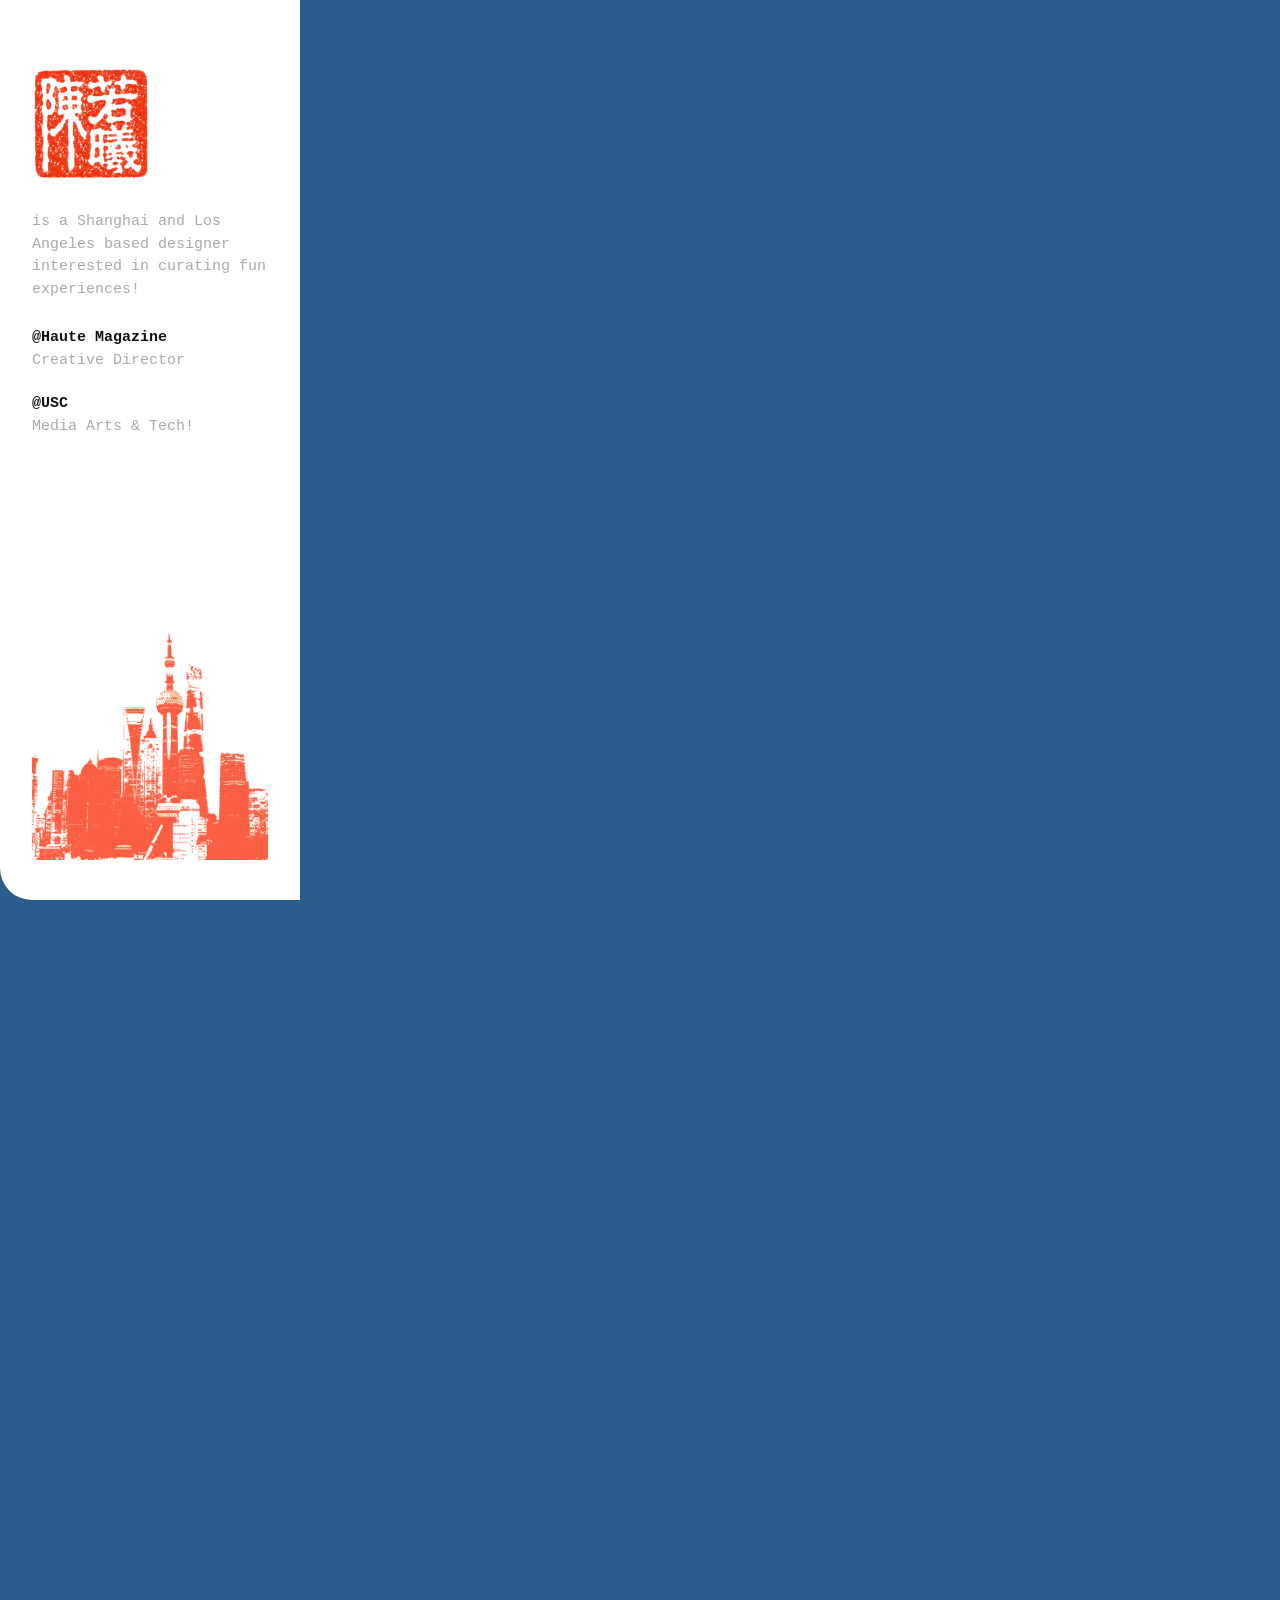
==== index.html @ 703c3bae "index" ====
<!DOCTYPE html>
<html lang="en">
<head>
  <meta charset="UTF-8">
  <meta name="viewport" content="width=device-width, initial-scale=1">
  <title>Lucy Chen </title>
  <link rel="stylesheet" href="styles.css">
</head>
<body>

  <aside class="sidebar">
    <img class="logo" src="stamp.png" alt="Lucy Chen">

    <p class="bio">
      is a Shanghai and Los Angeles based designer interested in curating fun experiences!
    </p>

    <div class="info">
      <h3>@Haute Magazine</h3>
      <p class="value">Creative Director</p>
    </div>

    <div class="info">
      <h3>@USC</h3>
      <p class="value">Media Arts &amp; Tech!</p>
    </div>

   <img class="skyline" src="Shanghai.png" alt="Shanghai">
  </aside>

  <main class="content">
    <!-- your page content goes here -->
  </main>

</body>
</html>
---- styles.css ----
* {
  box-sizing: border-box;
  margin: 0;
  padding: 0;
}

:root {
  --sidebar-width: 300px;
  --blue: #2b5d8c;
  --text: #111;
  --muted: #aaa;
  --font-body: "Courier New", Courier, monospace;
  --font-heading: "Courier New", Courier, monospace;
}

body {
  font-family: var(--font-body);
  background: var(--blue);
}

/* All headings use Georgia */
h1, h2, h3, h4, h5, h6 {
  font-family: var(--font-heading);
  font-weight: 700;
}

/* Fixed sidebar: full height, stays put on scroll */
.sidebar {
  position: fixed;
  top: 0;
  left: 0;
  width: var(--sidebar-width);
  height: 100vh;
  padding: 64px 32px 40px;
  background: #fff;
  border-radius: 0 0 0 32px;
  overflow-y: auto;

  display: flex;
  flex-direction: column;
}

/* Stamp / logo */
.logo {
  display: block;
  width: 50%;
  height: auto;
  margin-bottom: 28px;
}

.bio {
  font-size: 15px;
  line-height: 1.5;
  color: var(--muted);
  margin-bottom: 28px;
}

.info {
  margin-bottom: 24px;
}

.info h3 {
  font-size: 15px;
  color: var(--text);
  margin-bottom: 4px;
}

.value {
  font-size: 15px;
  line-height: 1.4;
  color: var(--muted);
}

/* Image pinned to the bottom of the sidebar */
.skyline {
  display: block;
  width: 100%;
  height: auto;
  margin-top: auto;   /* pushes it to the bottom */
  padding-top: 32px;
}

/* Push page content to the right of the sidebar */
.content {
  margin-left: var(--sidebar-width);
  min-height: 200vh; /* temporary, for testing scroll */
}
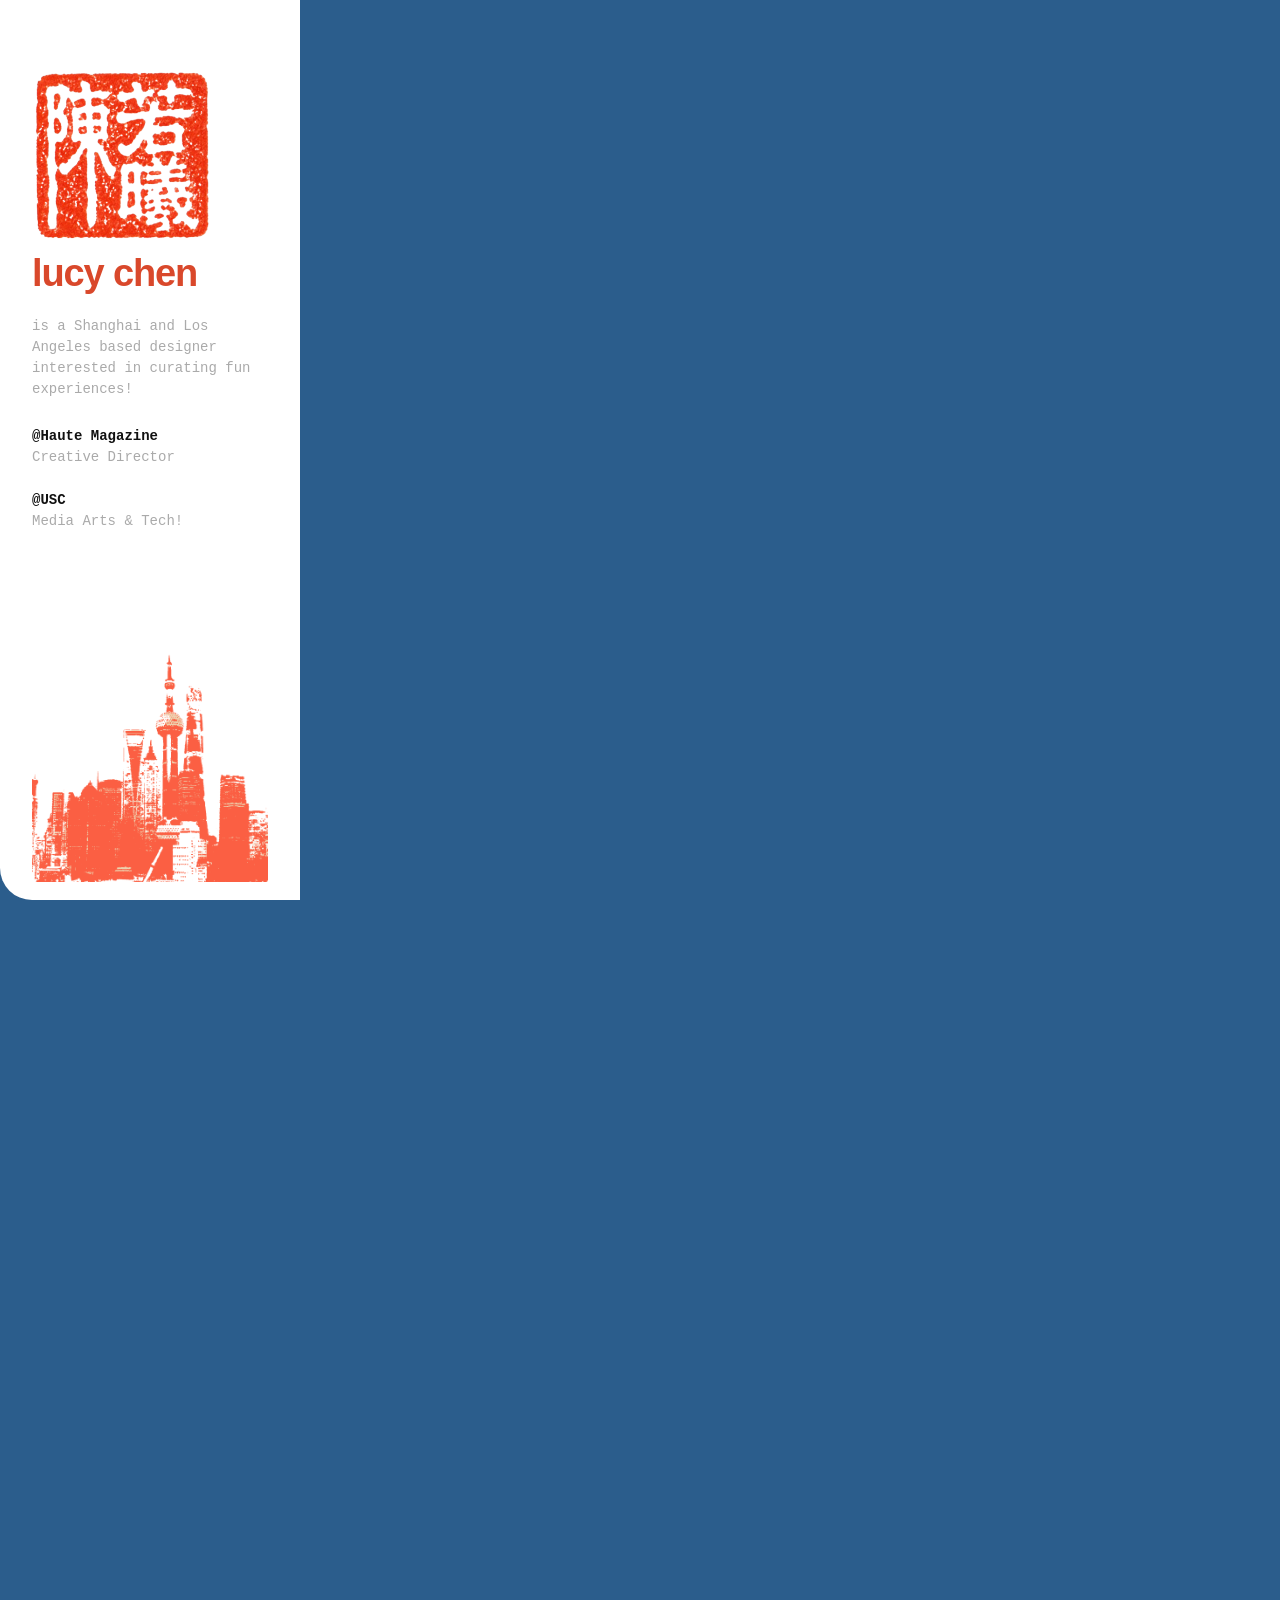
==== commit 8f19b5e8: "yes" ====
--- a/index.html
+++ b/index.html
@@ -3,13 +3,15 @@
 <head>
   <meta charset="UTF-8">
   <meta name="viewport" content="width=device-width, initial-scale=1">
-  <title>Lucy Chen </title>
+  <title>Lucy Chen</title>
   <link rel="stylesheet" href="styles.css">
 </head>
 <body>
 
   <aside class="sidebar">
     <img class="logo" src="stamp.png" alt="Lucy Chen">
+
+    <h1 class="name">lucy chen</h1>
 
     <p class="bio">
       is a Shanghai and Los Angeles based designer interested in curating fun experiences!
@@ -25,7 +27,7 @@
       <p class="value">Media Arts &amp; Tech!</p>
     </div>
 
-   <img class="skyline" src="Shanghai.png" alt="Shanghai">
+    <img class="skyline" src="Shanghai.png" alt="Shanghai">
   </aside>
 
   <main class="content">
--- a/styles.css
+++ b/styles.css
@@ -18,7 +18,7 @@
   background: var(--blue);
 }
 
-/* All headings use Georgia */
+/* All headings: Courier New, bold */
 h1, h2, h3, h4, h5, h6 {
   font-family: var(--font-heading);
   font-weight: 700;
@@ -40,16 +40,25 @@
   flex-direction: column;
 }
 
-/* Stamp / logo */
 .logo {
   display: block;
-  width: 50%;
+  width: 180px;
   height: auto;
-  margin-bottom: 28px;
+  margin-bottom: 8px;   /* was 28px */
+}
+
+.name {
+  font-family: "Arial Black", Arial, Helvetica, sans-serif;
+  font-weight: 900;
+  font-size: 38px;
+  line-height: 1;
+  letter-spacing: -0.03em;
+  color: #d9482b;    /* matches the stamp */
+  margin-bottom: 24px;
 }
 
 .bio {
-  font-size: 15px;
+  font-size: 14px;
   line-height: 1.5;
   color: var(--muted);
   margin-bottom: 28px;
@@ -60,23 +69,23 @@
 }
 
 .info h3 {
-  font-size: 15px;
+  font-size: 14px;
   color: var(--text);
   margin-bottom: 4px;
 }
 
 .value {
-  font-size: 15px;
+  font-size: 14px;
   line-height: 1.4;
   color: var(--muted);
 }
 
-/* Image pinned to the bottom of the sidebar */
+/* Shanghai image pinned to the bottom of the sidebar */
 .skyline {
   display: block;
   width: 100%;
   height: auto;
-  margin-top: auto;   /* pushes it to the bottom */
+  margin-top: auto;
   padding-top: 32px;
 }
 
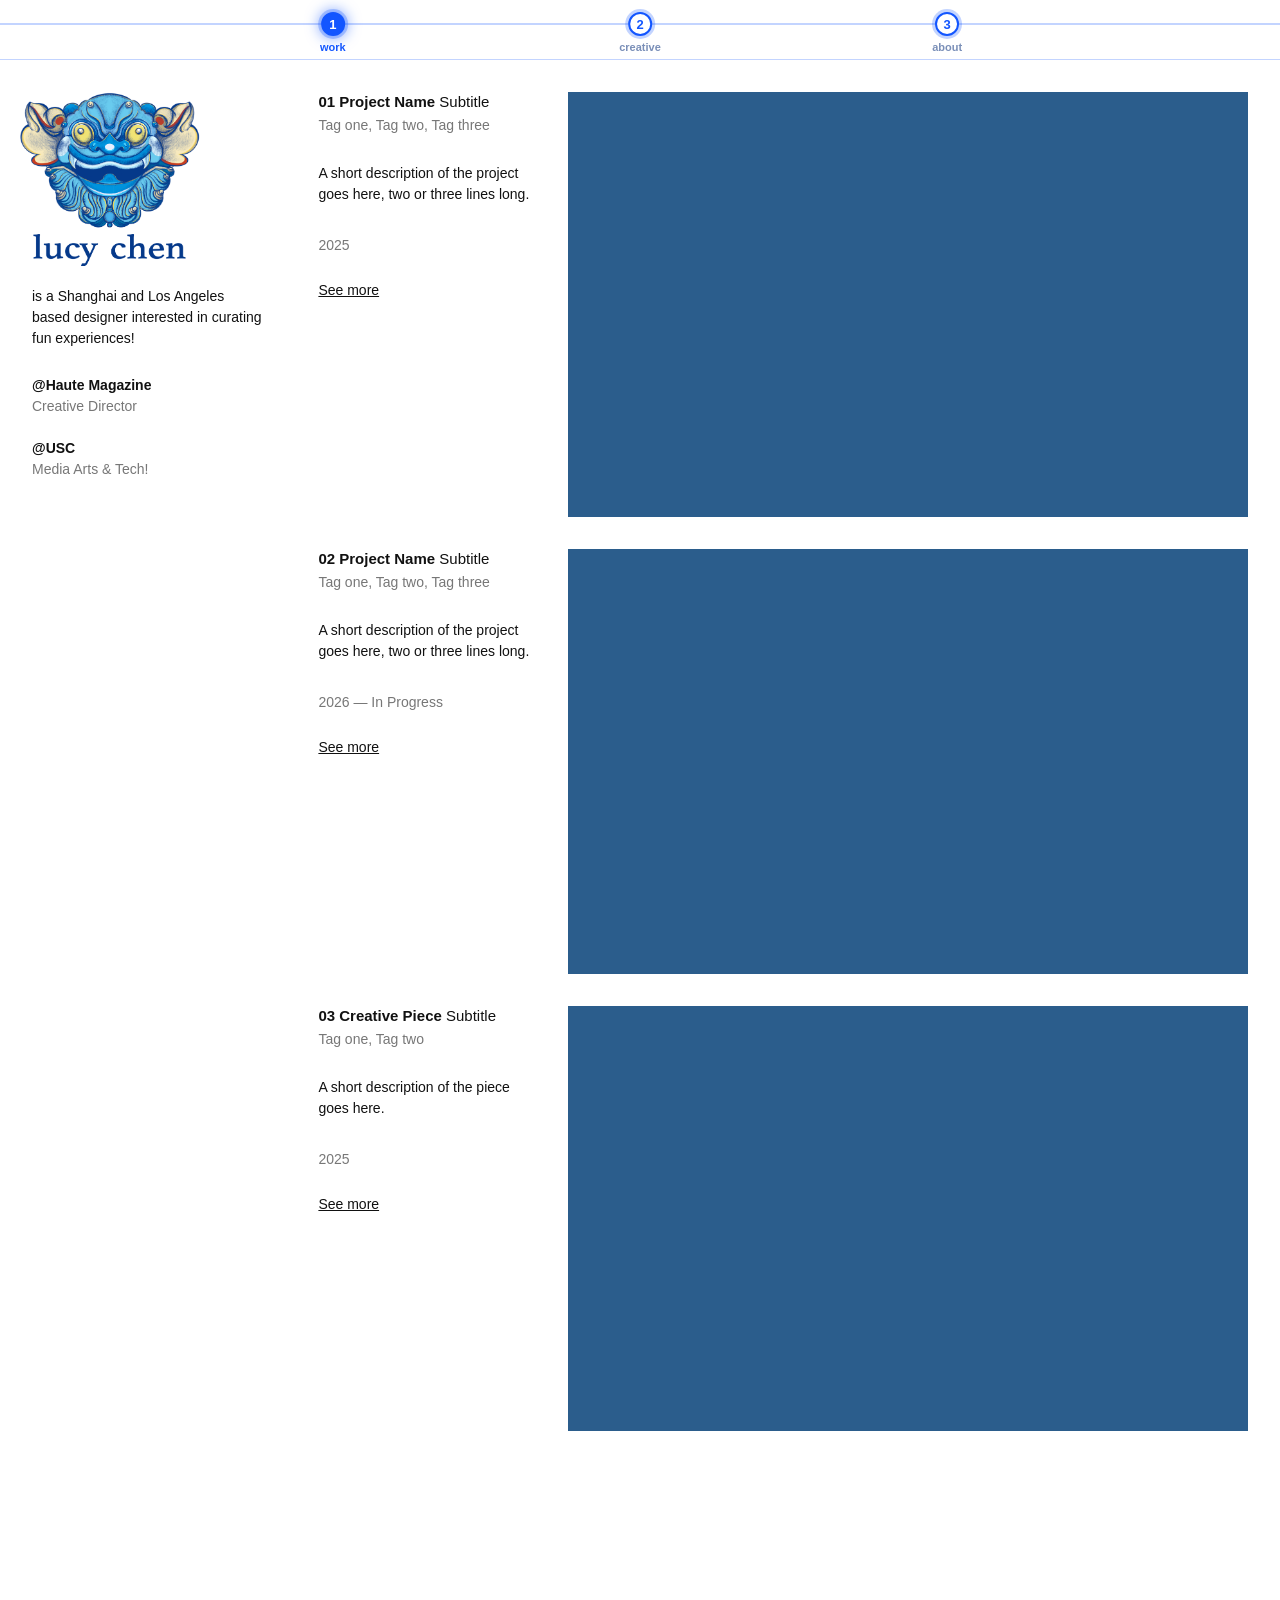
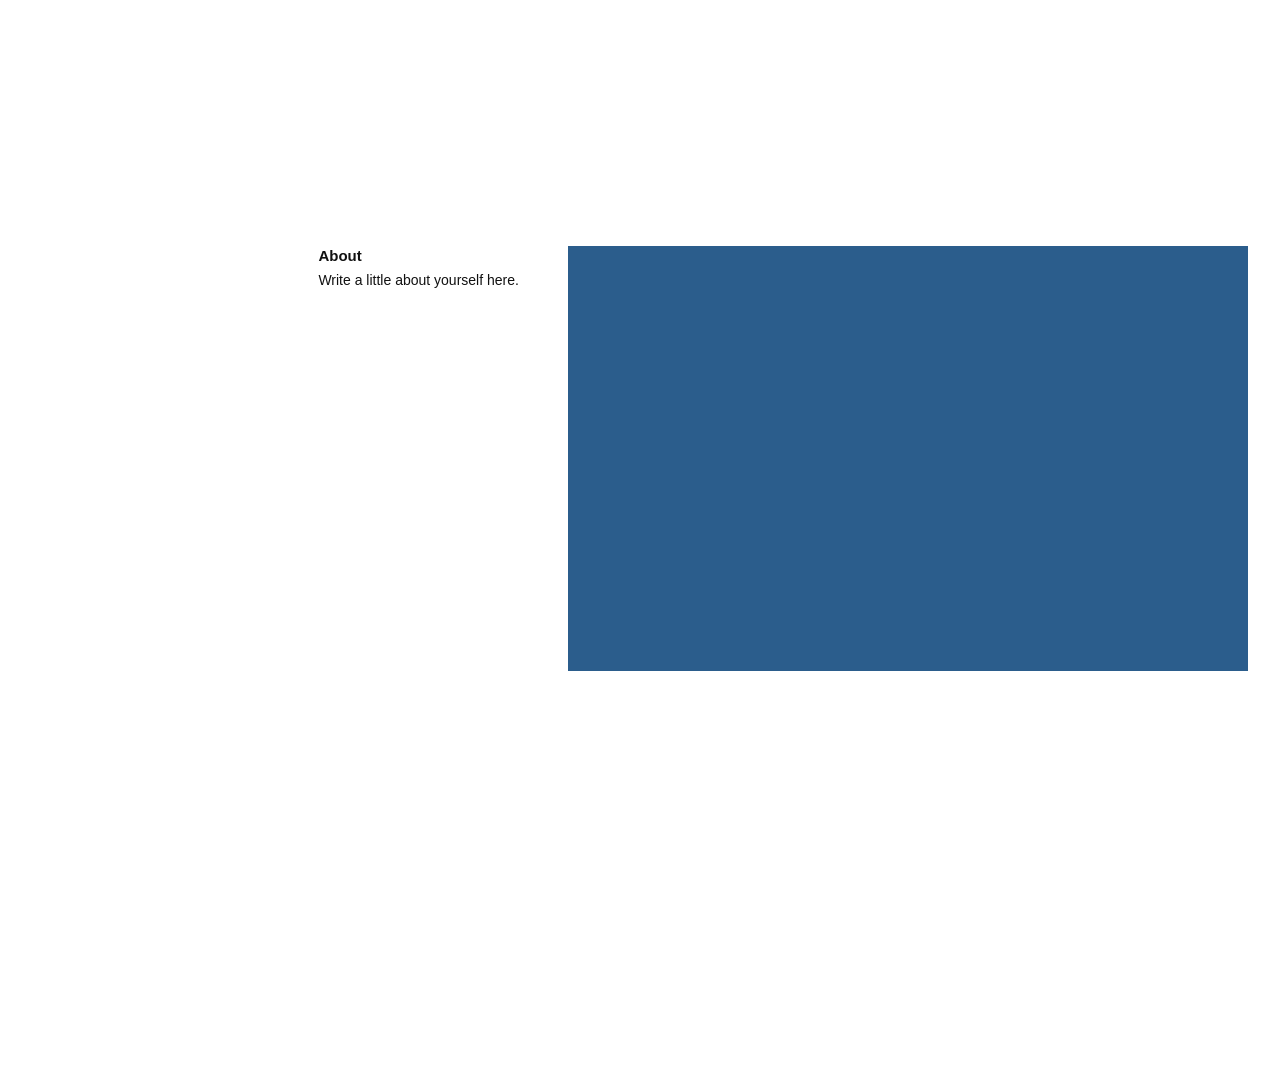
==== commit f03f08af: "edits" ====
--- a/index.html
+++ b/index.html
@@ -8,31 +8,105 @@
 </head>
 <body>
 
-  <aside class="sidebar">
-    <img class="logo" src="stamp.png" alt="Lucy Chen">
+  <nav class="elevator" aria-label="Primary">
+    <div class="track">
+      <div class="rail"><div class="progress"></div></div>
+      <ul class="line">
+        <li style="--x: 26%">
+          <a class="stop active" href="#work" aria-current="true">
+            <span class="btn">1</span><span class="label">work</span>
+          </a>
+        </li>
+        <li style="--x: 50%">
+          <a class="stop" href="#creative">
+            <span class="btn">2</span><span class="label">creative</span>
+          </a>
+        </li>
+        <li style="--x: 74%">
+          <a class="stop" href="#about">
+            <span class="btn">3</span><span class="label">about</span>
+          </a>
+        </li>
+      </ul>
+    </div>
+  </nav>
 
-    <h1 class="name">lucy chen</h1>
+  <div class="page">
 
-    <p class="bio">
-      is a Shanghai and Los Angeles based designer interested in curating fun experiences!
-    </p>
+    <!-- Left column -->
+    <aside class="sidebar">
+      <img class="home" src="home.png" alt="Lucy Chen">
 
-    <div class="info">
-      <h3>@Haute Magazine</h3>
-      <p class="value">Creative Director</p>
-    </div>
+   <p class="bio">
+  is a Shanghai and Los Angeles based designer interested in curating fun&nbsp;experiences!
+</p>
 
-    <div class="info">
-      <h3>@USC</h3>
-      <p class="value">Media Arts &amp; Tech!</p>
-    </div>
+      <div class="info">
+        <h3>@Haute Magazine</h3>
+        <p class="value">Creative Director</p>
+      </div>
 
-    <img class="skyline" src="Shanghai.png" alt="Shanghai">
-  </aside>
+      <div class="info">
+        <h3>@USC</h3>
+        <p class="value">Media Arts &amp; Tech!</p>
+      </div>
+    </aside>
 
-  <main class="content">
-    <!-- your page content goes here -->
-  </main>
+    <!-- Middle + right columns: one row per project -->
+    <main class="content">
+
+      <section id="work">
+        <article class="project">
+          <div class="project-text">
+            <h2 class="project-title"><span class="strong">01 Project Name</span> Subtitle</h2>
+            <p class="tags">Tag one, Tag two, Tag three</p>
+            <p class="desc">A short description of the project goes here, two or three lines long.</p>
+            <p class="year">2025</p>
+            <a class="more" href="#">See more</a>
+          </div>
+          <!-- swap the div for: <img class="project-img" src="project1.png" alt="Project name"> -->
+          <div class="project-img placeholder"></div>
+        </article>
+
+        <article class="project">
+          <div class="project-text">
+            <h2 class="project-title"><span class="strong">02 Project Name</span> Subtitle</h2>
+            <p class="tags">Tag one, Tag two, Tag three</p>
+            <p class="desc">A short description of the project goes here, two or three lines long.</p>
+            <p class="year">2026 &mdash; In Progress</p>
+            <a class="more" href="#">See more</a>
+          </div>
+          <div class="project-img placeholder"></div>
+        </article>
+      </section>
+
+      <section id="creative">
+        <article class="project">
+          <div class="project-text">
+            <h2 class="project-title"><span class="strong">03 Creative Piece</span> Subtitle</h2>
+            <p class="tags">Tag one, Tag two</p>
+            <p class="desc">A short description of the piece goes here.</p>
+            <p class="year">2025</p>
+            <a class="more" href="#">See more</a>
+          </div>
+          <div class="project-img placeholder"></div>
+        </article>
+      </section>
+
+      <section id="about">
+        <article class="project">
+          <div class="project-text">
+            <h2 class="project-title"><span class="strong">About</span></h2>
+            <p class="desc">Write a little about yourself here.</p>
+          </div>
+          <div class="project-img placeholder"></div>
+        </article>
+      </section>
+
+    </main>
+  </div>
+
+  <script src="script.js"></script>
 
 </body>
 </html>
--- a/styles.css
+++ b/styles.css
@@ -5,62 +5,197 @@
 }
 
 :root {
-  --sidebar-width: 300px;
+  /* Nav bar */
+--nav-height: 60px;   /* was 72px */
+--line-y: 24px;       /* was 30px */
+--btn: 24px;          /* was 28px */             /* elevator button size */
+
+--col-side: clamp(220px, 18vw, 340px);   /* left column (was clamp(260px, 22vw, 420px)) */
+--side-gap: 56px;                        /* space between the sidebar and the projects (was 32px) */
+  --col-text: clamp(24px, 17vw, 340px);   /* middle column */
+  --gap: 32px;
+  --page-pad: 32px;
+
+  --nav-bg: #fff;
   --blue: #2b5d8c;
+  --line: #1356ff;
+  --line-faded: rgba(19, 86, 255, 0.25);
+  --label: #7a8fb8;
   --text: #111;
-  --muted: #aaa;
-  --font-body: "Courier New", Courier, monospace;
-  --font-heading: "Courier New", Courier, monospace;
+  --muted: #777;
+  --ease: cubic-bezier(0.65, 0, 0.35, 1);
+--font-body: "Helvetica Neue", Helvetica, Arial, sans-serif;
+--font-heading: "Helvetica Neue", Helvetica, Arial, sans-serif;
+--home-offset: 12px;   /* how much empty space is on the left of home.png */
+}
+
+html {
+  scroll-behavior: smooth;
 }
 
 body {
   font-family: var(--font-body);
-  background: var(--blue);
-}
-
-/* All headings: Courier New, bold */
+  background: #fff;
+  color: var(--text);
+}
+
 h1, h2, h3, h4, h5, h6 {
   font-family: var(--font-heading);
   font-weight: 700;
 }
 
-/* Fixed sidebar: full height, stays put on scroll */
-.sidebar {
+/* ---------- Elevator nav ---------- */
+
+/* White bar across the whole screen */
+.elevator {
   position: fixed;
   top: 0;
   left: 0;
-  width: var(--sidebar-width);
-  height: 100vh;
-  padding: 64px 32px 40px;
-  background: #fff;
-  border-radius: 0 0 0 32px;
-  overflow-y: auto;
-
+  right: 0;
+  height: var(--nav-height);
+  background: var(--nav-bg);
+  border-bottom: 1px solid var(--line-faded);
+  z-index: 10;
+}
+
+.track {
+  position: relative;
+  width: 100%;
+  height: 100%;
+}
+
+/* The line: faded edge to edge, solid blue up to the current floor */
+.rail {
+  position: absolute;
+  left: 0;
+  right: 0;
+  top: calc(var(--line-y) - 1px);
+  height: 2px;
+  background: var(--line-faded);
+}
+
+.progress {
+  position: absolute;
+  left: 0;
+  top: 0;
+  height: 100%;
+  width: 0;
+  background: var(--line);
+  transition: width 0.6s var(--ease);
+}
+
+/* Each floor is centered on its own percentage across the screen */
+.line {
+  list-style: none;
+  position: absolute;
+  inset: 0;
+}
+
+.line li {
+  position: absolute;
+  left: var(--x);
+  top: calc(var(--line-y) - var(--btn) / 2);
+  transform: translateX(-50%);
+}
+
+.stop {
   display: flex;
   flex-direction: column;
-}
-
-.logo {
+  align-items: center;
+  gap: 6px;
+  text-decoration: none;
+  color: var(--label);
+  font-size: 11px;
+  font-weight: 700;
+  line-height: 1;
+  transition: color 0.2s;
+}
+
+/* The elevator call button: a round button with the floor number on it */
+.btn {
+  display: grid;
+  place-items: center;
+  width: var(--btn);
+  height: var(--btn);
+  border-radius: 50%;
+  font-size: 13px;
+  font-weight: 700;
+  color: var(--line);
+  background: #fff;
+  border: 2px solid var(--line);
+  box-shadow: 0 0 0 3px var(--line-faded);   /* the bezel around the button */
+  transition: transform 0.15s, background 0.2s, color 0.2s, box-shadow 0.25s;
+}
+
+.stop:hover .btn {
+  transform: scale(1.1);
+}
+
+/* Pressed in, like a real button */
+.stop:active .btn {
+  transform: scale(0.92);
+  box-shadow: 0 0 0 3px var(--line-faded), inset 0 2px 4px rgba(19, 86, 255, 0.35);
+}
+
+/* The floor you're on: lit up and glowing */
+.stop.active .btn {
+  background: var(--line);
+  color: #fff;
+  box-shadow: 0 0 0 3px var(--line-faded), 0 0 14px 2px rgba(19, 86, 255, 0.55);
+}
+
+.stop.active {
+  color: var(--line);
+}
+
+.stop:focus-visible {
+  outline: 2px solid var(--line);
+  outline-offset: 4px;
+  border-radius: 6px;
+}
+
+/* ---------- Page layout: left column | content ---------- */
+
+.page {
+  display: grid;
+  grid-template-columns: var(--col-side) 1fr;
+  gap: var(--side-gap);
+  padding: calc(var(--nav-height) + var(--gap)) var(--page-pad) 0;
+}
+
+/* ---------- Left column ---------- */
+
+/* Pinned to the screen: never scrolls, not even at the bottom of the page */
+/* Pinned to the screen: never scrolls, not even at the bottom of the page */
+.sidebar {
+  position: fixed;
+  top: calc(var(--nav-height) + var(--gap));
+  left: calc(var(--page-pad) - 24px);   /* shifted left by the padding below */
+  width: calc(var(--col-side) + 24px);
+  padding-left: 24px;                   /* room so nothing gets clipped on the left */
+  height: calc(100vh - var(--nav-height) - var(--gap) * 2);
+  overflow: hidden;
+  display: flex;
+  flex-direction: column;
+}
+
+.content {
+  grid-column: 2;
+}
+
+.home {
   display: block;
-  width: 180px;
+  width: 100%;
+  max-width: 180px;          /* change this to make home.png bigger or smaller */
   height: auto;
-  margin-bottom: 8px;   /* was 28px */
-}
-
-.name {
-  font-family: "Arial Black", Arial, Helvetica, sans-serif;
-  font-weight: 900;
-  font-size: 38px;
-  line-height: 1;
-  letter-spacing: -0.03em;
-  color: #d9482b;    /* matches the stamp */
-  margin-bottom: 24px;
+  margin-bottom: 20px;
+  margin-left: calc(var(--home-offset) * -1);   /* pulls the image left to line up with the text */
 }
 
 .bio {
   font-size: 14px;
   line-height: 1.5;
-  color: var(--muted);
+  color: var(--text);
   margin-bottom: 28px;
 }
 
@@ -80,7 +215,7 @@
   color: var(--muted);
 }
 
-/* Shanghai image pinned to the bottom of the sidebar */
+/* Shanghai image pinned to the bottom of the column */
 .skyline {
   display: block;
   width: 100%;
@@ -89,8 +224,116 @@
   padding-top: 32px;
 }
 
-/* Push page content to the right of the sidebar */
-.content {
-  margin-left: var(--sidebar-width);
-  min-height: 200vh; /* temporary, for testing scroll */
+/* ---------- Projects: text column | big image ---------- */
+
+.content section {
+  scroll-margin-top: var(--nav-height);
+  min-height: calc(100vh - var(--nav-height));
+}
+
+.project {
+  display: grid;
+  grid-template-columns: var(--col-text) 1fr;
+  gap: var(--gap);
+  margin-bottom: var(--gap);
+}
+
+.project-title {
+  font-size: 15px;
+  font-weight: 400;
+  line-height: 1.3;
+  margin-bottom: 4px;
+}
+
+.project-title .strong {
+  font-weight: 700;
+}
+
+.tags {
+  font-size: 14px;
+  line-height: 1.4;
+  color: var(--muted);
+  margin-bottom: 28px;
+}
+
+.desc {
+  font-size: 14px;
+  line-height: 1.5;
+  margin-bottom: 32px;
+}
+
+.year {
+  font-size: 14px;
+  color: var(--muted);
+  margin-bottom: 28px;
+}
+
+.more {
+  font-size: 14px;
+  color: var(--text);
+  text-decoration: underline;
+}
+
+.more:hover {
+  color: var(--line);
+}
+
+.project-img {
+  display: block;
+  width: 100%;
+  height: auto;
+  aspect-ratio: 16 / 10;
+  object-fit: cover;
+}
+
+/* Stand-in until you add real images */
+.placeholder {
+  background: var(--blue);
+}
+
+/* ---------- Mobile ---------- */
+
+@media (max-width: 800px) {
+  :root {
+    --page-pad: 20px;
+    --gap: 24px;
+    
+  }
+
+  .page {
+    grid-template-columns: 1fr;
+  }
+
+   .sidebar {
+    position: static;
+    width: auto;
+    height: auto;
+    overflow: visible;
+    padding-left: 0;
+  }
+
+  .content {
+    grid-column: auto;
+  }
+
+  .project {
+    grid-template-columns: 1fr;
+  }
+
+  .project-img {
+    order: -1;
+  }
+}
+
+@media (prefers-reduced-motion: reduce) {
+  html { scroll-behavior: auto; }
+  .progress { transition: none; }
+}
+
+/* ---------- Custom cursor ---------- */
+
+/* ---------- Custom cursor ---------- */
+
+*, *::before, *::after {
+  cursor: url("data:image/svg+xml,%3Csvg xmlns='http://www.w3.org/2000/svg' width='20' height='20' viewBox='0 0 32 32'%3E%3Cdefs%3E%3ClinearGradient id='g' x1='0' y1='0' x2='1' y2='1'%3E%3Cstop offset='0' stop-color='%235ab4f0'/%3E%3Cstop offset='1' stop-color='%231356ff'/%3E%3C/linearGradient%3E%3C/defs%3E%3Cpath d='M5 5 L27 13 L17 17 L13 27 Z' fill='white' stroke='white' stroke-width='5' stroke-linejoin='round'/%3E%3Cpath d='M5 5 L27 13 L17 17 L13 27 Z' fill='url(%23g)' stroke='url(%23g)' stroke-width='2.5' stroke-linejoin='round'/%3E%3C/svg%3E") 3 3, auto;
 }
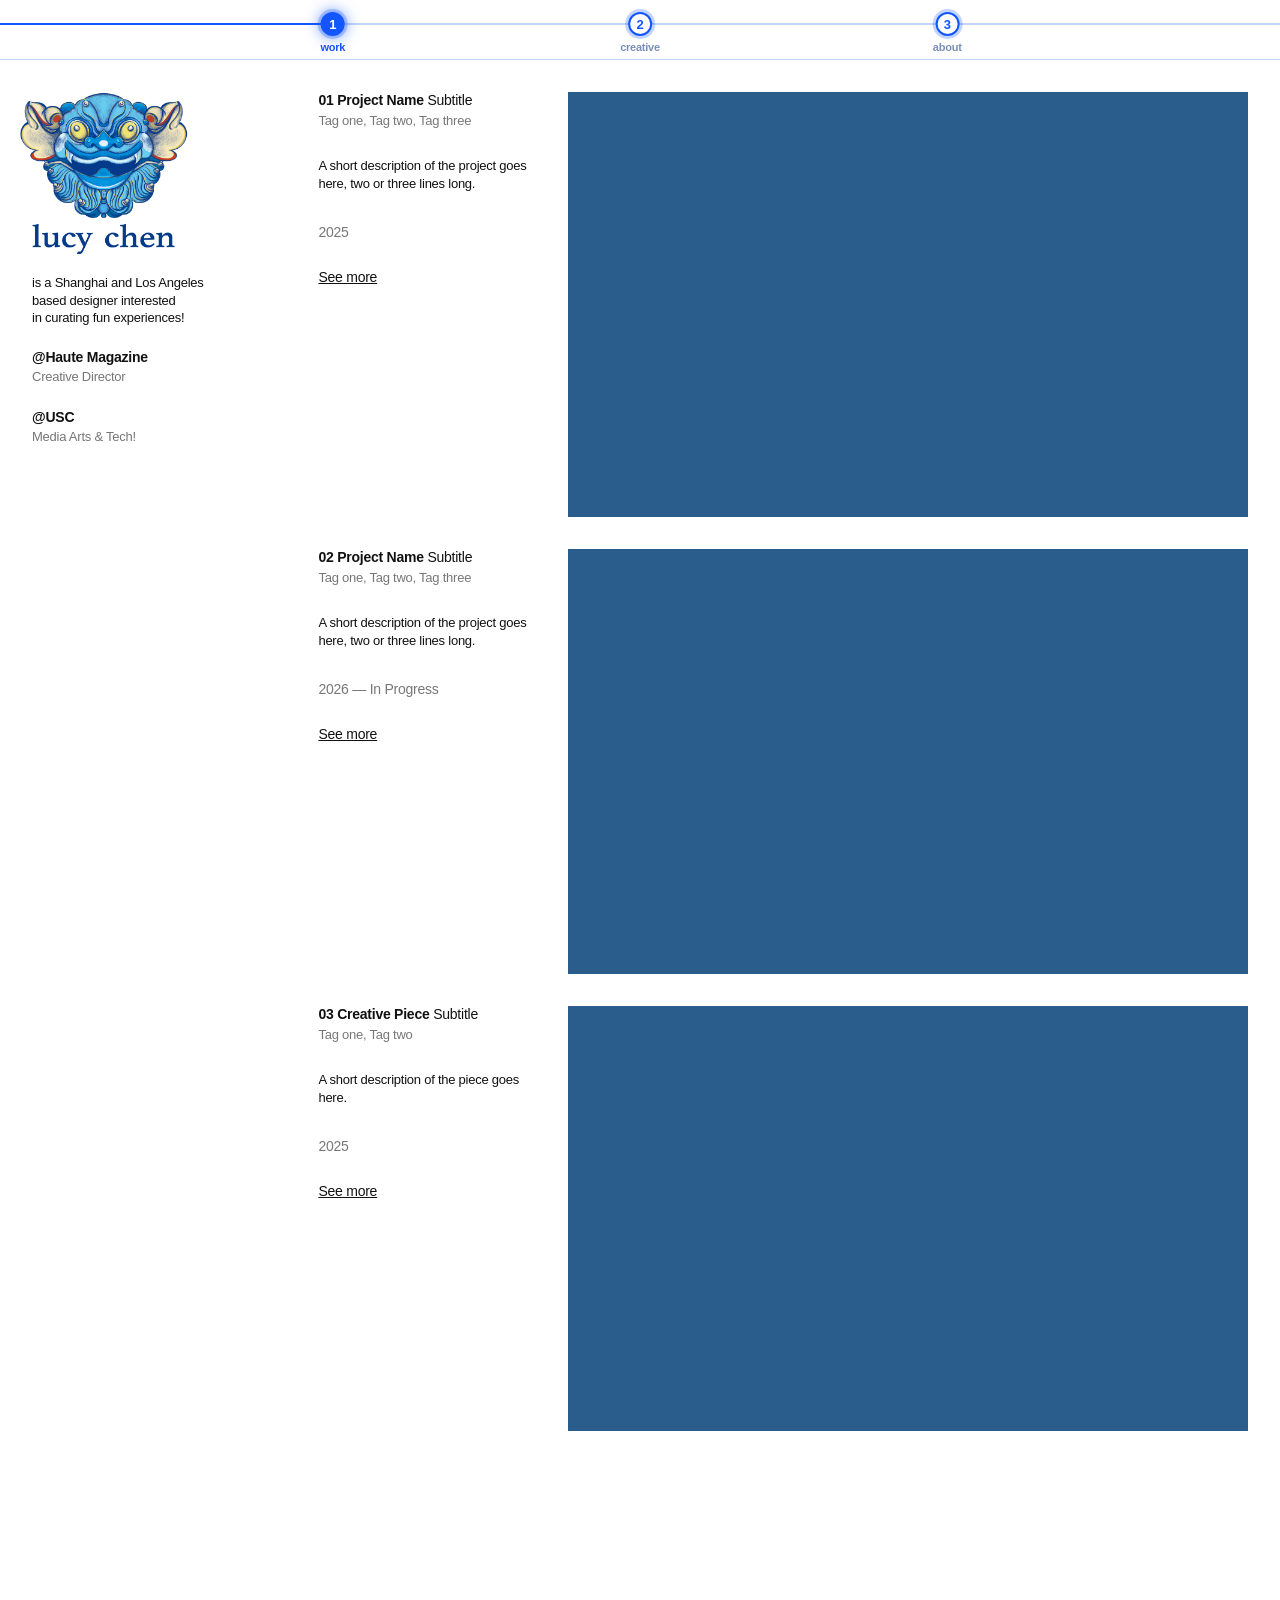
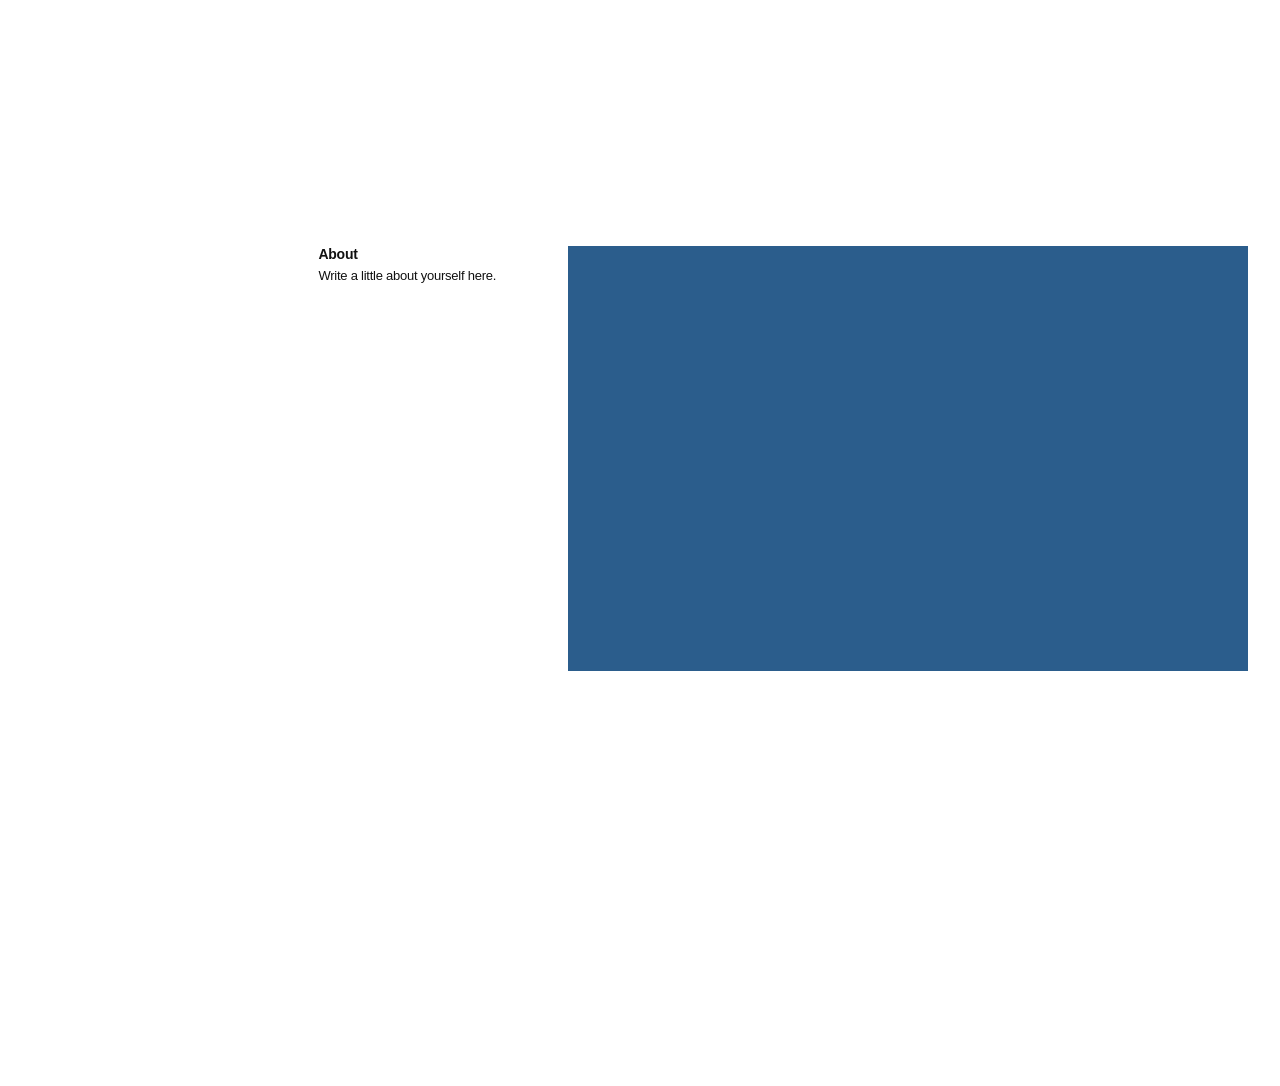
==== commit ca3824cc: "new lol" ====
--- a/index.html
+++ b/index.html
@@ -35,11 +35,13 @@
 
     <!-- Left column -->
     <aside class="sidebar">
-      <img class="home" src="home.png" alt="Lucy Chen">
+      <a class="home-link" href="#work" aria-label="Back to work">
+        <img class="home" src="home.png" alt="Lucy Chen">
+      </a>
 
-   <p class="bio">
-  is a Shanghai and Los Angeles based designer interested in curating fun&nbsp;experiences!
-</p>
+      <p class="bio">
+        is a Shanghai and Los Angeles based designer interested in curating fun experiences!
+      </p>
 
       <div class="info">
         <h3>@Haute Magazine</h3>
--- a/styles.css
+++ b/styles.css
@@ -37,6 +37,7 @@
   font-family: var(--font-body);
   background: #fff;
   color: var(--text);
+  letter-spacing: -0.015em;   /* tighter letters everywhere */
 }
 
 h1, h2, h3, h4, h5, h6 {
@@ -192,11 +193,26 @@
   margin-left: calc(var(--home-offset) * -1);   /* pulls the image left to line up with the text */
 }
 
+.home-link {
+  display: block;
+  width: fit-content;
+} 
+
+/* Dragon turns black and white on hover */
+.home {
+  transition: filter 0.3s ease;
+}
+
+.home-link:hover .home,
+.home-link:focus-visible .home {
+  filter: grayscale(100%);
+}
 .bio {
-  font-size: 14px;
-  line-height: 1.5;
+  font-size: 13px;
+  line-height: 1.35;          /* was 1.5 */
   color: var(--text);
-  margin-bottom: 28px;
+  margin-bottom: 22px;
+  text-wrap: balance;
 }
 
 .info {
@@ -210,11 +226,10 @@
 }
 
 .value {
-  font-size: 14px;
-  line-height: 1.4;
+  font-size: 13px;
+  line-height: 1.25;          /* was 1.4 */
   color: var(--muted);
 }
-
 /* Shanghai image pinned to the bottom of the column */
 .skyline {
   display: block;
@@ -237,11 +252,10 @@
   gap: var(--gap);
   margin-bottom: var(--gap);
 }
-
 .project-title {
-  font-size: 15px;
+  font-size: 14px;
   font-weight: 400;
-  line-height: 1.3;
+  line-height: 1.2;           /* was 1.3 */
   margin-bottom: 4px;
 }
 
@@ -250,15 +264,15 @@
 }
 
 .tags {
-  font-size: 14px;
-  line-height: 1.4;
+  font-size: 13px;
+  line-height: 1.25;          /* was 1.4 */
   color: var(--muted);
   margin-bottom: 28px;
 }
 
 .desc {
-  font-size: 14px;
-  line-height: 1.5;
+  font-size: 13px;
+  line-height: 1.35;          /* was 1.5 */
   margin-bottom: 32px;
 }
 
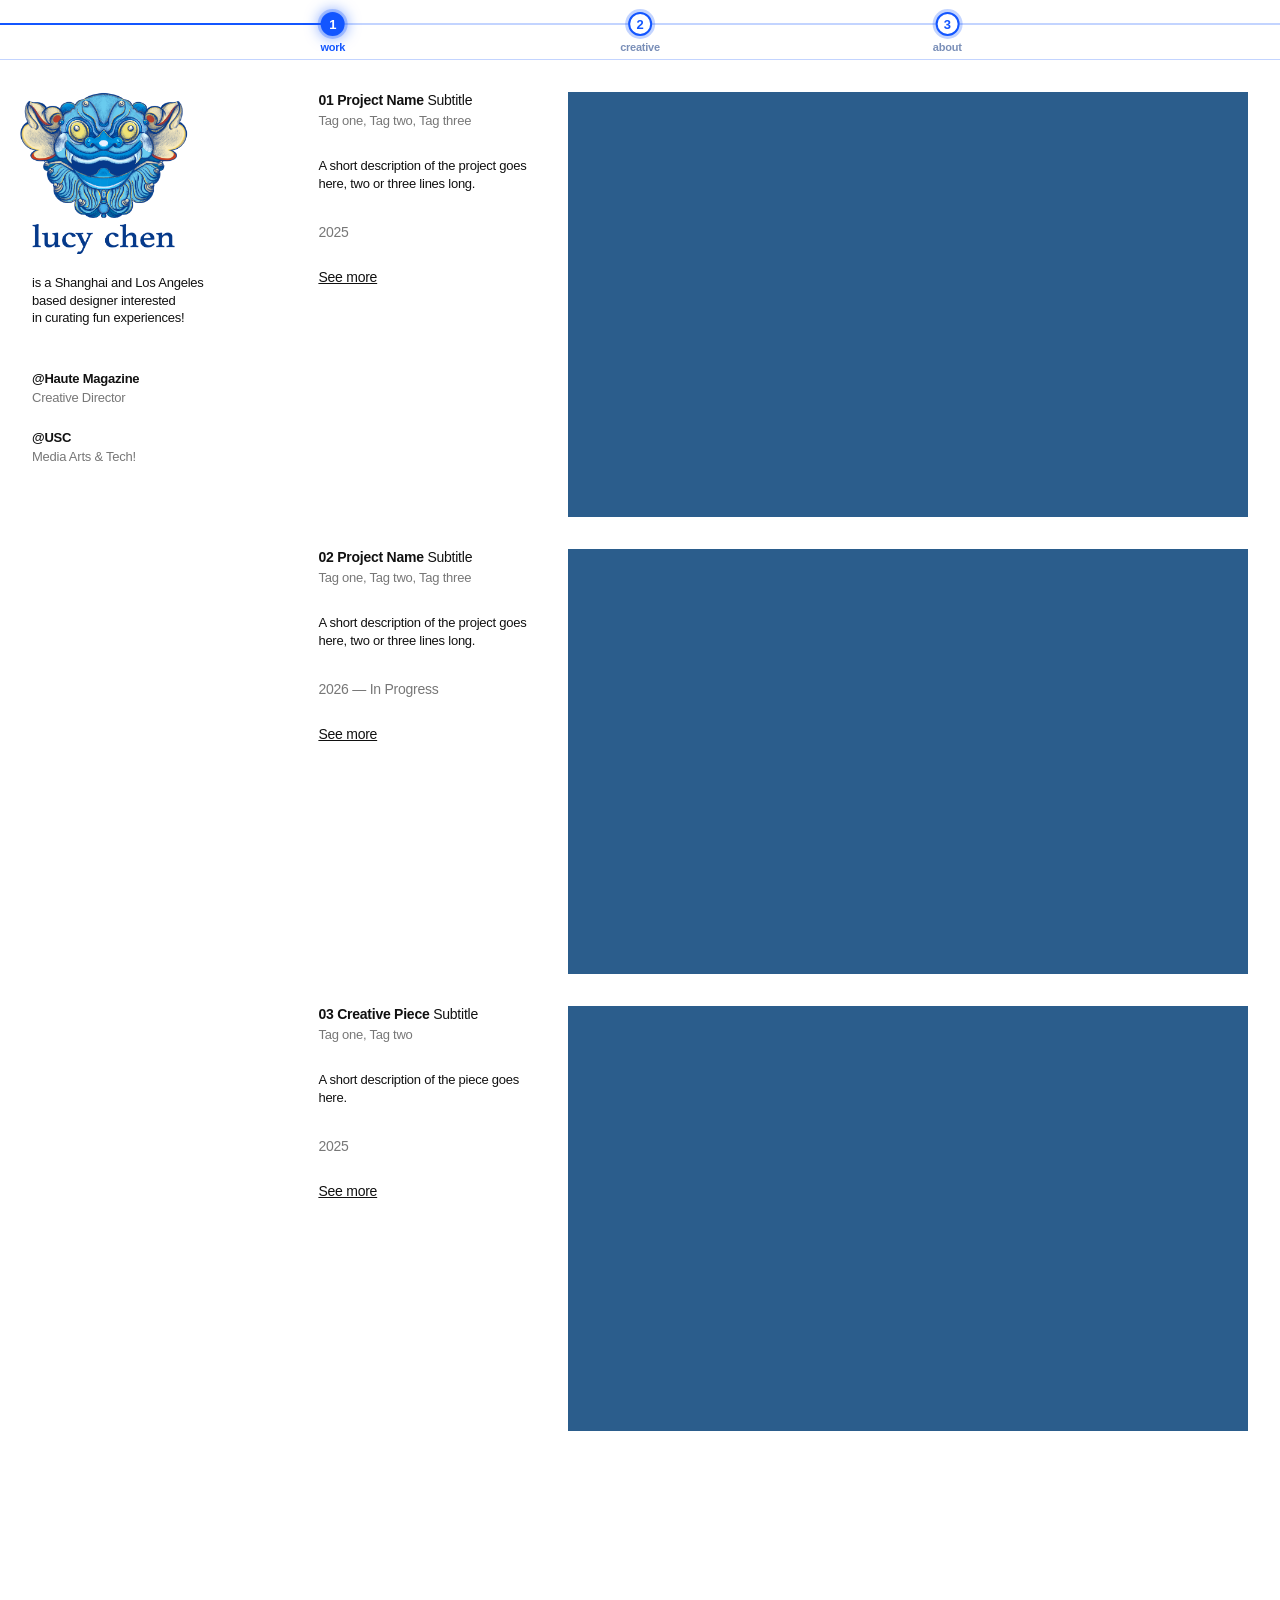
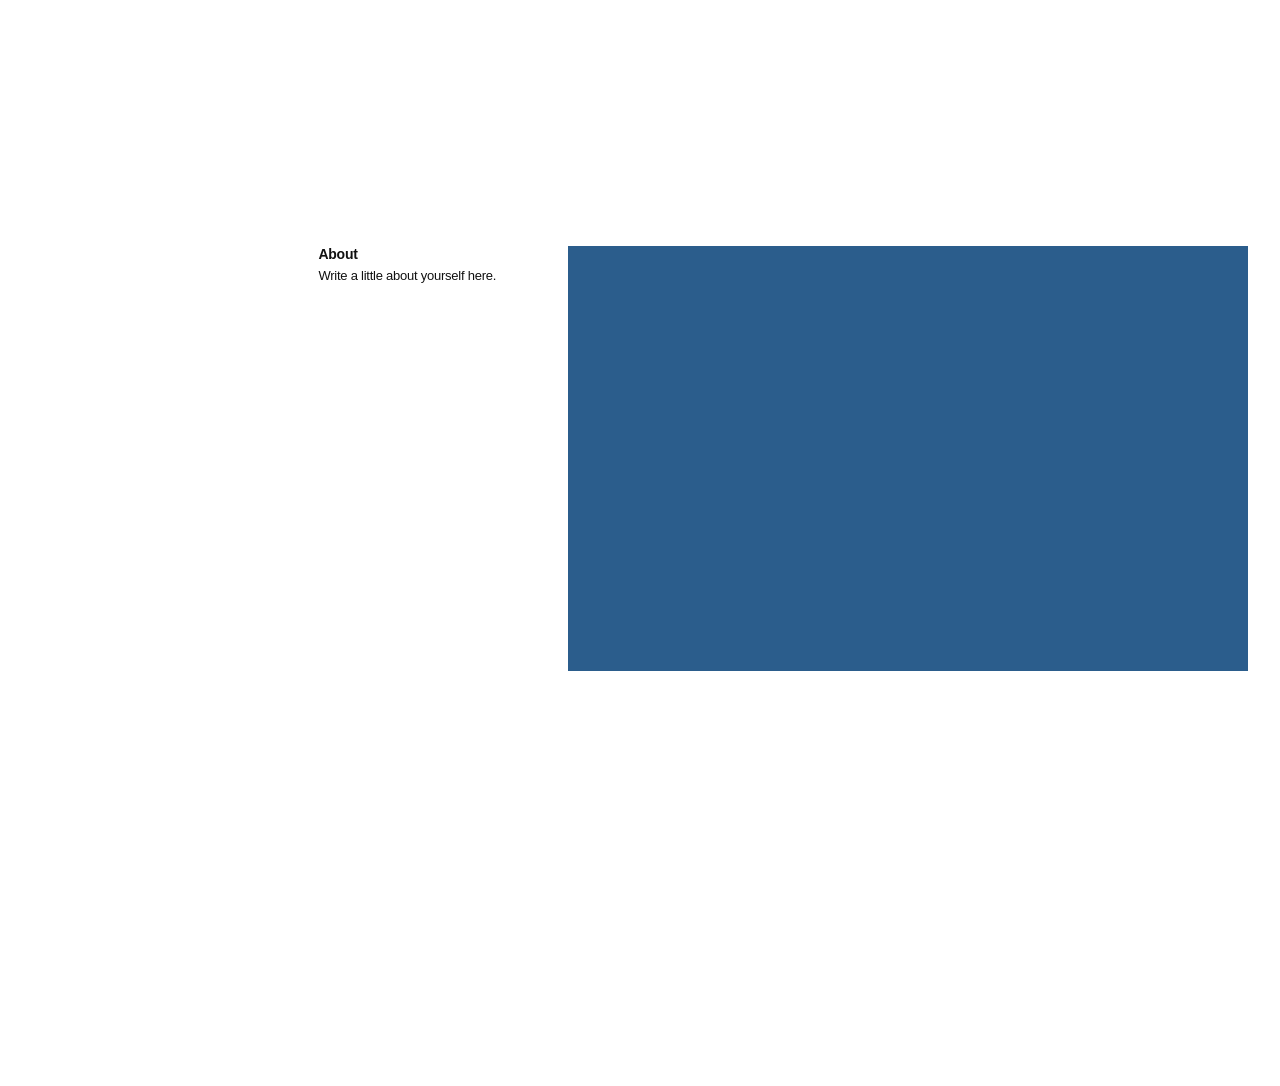
==== commit 206cbc3f: "about me page styling about me page" ====
--- a/index.html
+++ b/index.html
@@ -23,7 +23,7 @@
           </a>
         </li>
         <li style="--x: 74%">
-          <a class="stop" href="#about">
+          <a class="stop" href="about.html">
             <span class="btn">3</span><span class="label">about</span>
           </a>
         </li>
--- a/styles.css
+++ b/styles.css
@@ -6,13 +6,13 @@
 
 :root {
   /* Nav bar */
---nav-height: 60px;   /* was 72px */
---line-y: 24px;       /* was 30px */
---btn: 24px;          /* was 28px */             /* elevator button size */
-
---col-side: clamp(220px, 18vw, 340px);   /* left column (was clamp(260px, 22vw, 420px)) */
---side-gap: 56px;                        /* space between the sidebar and the projects (was 32px) */
-  --col-text: clamp(24px, 17vw, 340px);   /* middle column */
+  --nav-height: 60px;   /* was 72px */
+  --line-y: 24px;       /* was 30px */
+  --btn: 24px;          /* was 28px */             /* elevator button size */
+
+  --col-side: clamp(220px, 18vw, 340px);   /* left column (was clamp(260px, 22vw, 420px)) */
+  --side-gap: 56px;                        /* space between the sidebar and the projects (was 32px) */
+  --col-text: clamp(24px, 17vw, 340px);    /* middle column */
   --gap: 32px;
   --page-pad: 32px;
 
@@ -24,9 +24,12 @@
   --text: #111;
   --muted: #777;
   --ease: cubic-bezier(0.65, 0, 0.35, 1);
---font-body: "Helvetica Neue", Helvetica, Arial, sans-serif;
---font-heading: "Helvetica Neue", Helvetica, Arial, sans-serif;
---home-offset: 12px;   /* how much empty space is on the left of home.png */
+  --font-body: "Helvetica Neue", Helvetica, Arial, sans-serif;
+  --font-heading: "Helvetica Neue", Helvetica, Arial, sans-serif;
+  --home-offset: 12px;   /* how much empty space is on the left of home.png */
+
+  /* One size for the bio and the sidebar headings (change this one number) */
+  --side-text: 13px;
 }
 
 html {
@@ -167,7 +170,6 @@
 /* ---------- Left column ---------- */
 
 /* Pinned to the screen: never scrolls, not even at the bottom of the page */
-/* Pinned to the screen: never scrolls, not even at the bottom of the page */
 .sidebar {
   position: fixed;
   top: calc(var(--nav-height) + var(--gap));
@@ -196,7 +198,7 @@
 .home-link {
   display: block;
   width: fit-content;
-} 
+}
 
 /* Dragon turns black and white on hover */
 .home {
@@ -207,12 +209,24 @@
 .home-link:focus-visible .home {
   filter: grayscale(100%);
 }
+
+/* Bio: ghost sentences reserve height invisibly; only .typed is seen */
 .bio {
-  font-size: 13px;
-  line-height: 1.35;          /* was 1.5 */
+  display: grid;
+  font-size: var(--side-text);   /* matches the @Haute Magazine heading */
+  line-height: 1.35;
   color: var(--text);
-  margin-bottom: 22px;
+  margin-bottom: 44px;           /* space before @Haute Magazine (was 22px) */
   text-wrap: balance;
+}
+
+.bio-ghost,
+.typed {
+  grid-area: 1 / 1;   /* all four stack in the same spot */
+}
+
+.bio-ghost {
+  visibility: hidden;
 }
 
 .info {
@@ -220,7 +234,7 @@
 }
 
 .info h3 {
-  font-size: 14px;
+  font-size: var(--side-text);
   color: var(--text);
   margin-bottom: 4px;
 }
@@ -230,6 +244,7 @@
   line-height: 1.25;          /* was 1.4 */
   color: var(--muted);
 }
+
 /* Shanghai image pinned to the bottom of the column */
 .skyline {
   display: block;
@@ -252,6 +267,7 @@
   gap: var(--gap);
   margin-bottom: var(--gap);
 }
+
 .project-title {
   font-size: 14px;
   font-weight: 400;
@@ -311,14 +327,13 @@
   :root {
     --page-pad: 20px;
     --gap: 24px;
-    
   }
 
   .page {
     grid-template-columns: 1fr;
   }
 
-   .sidebar {
+  .sidebar {
     position: static;
     width: auto;
     height: auto;
@@ -346,8 +361,96 @@
 
 /* ---------- Custom cursor ---------- */
 
-/* ---------- Custom cursor ---------- */
-
 *, *::before, *::after {
   cursor: url("data:image/svg+xml,%3Csvg xmlns='http://www.w3.org/2000/svg' width='20' height='20' viewBox='0 0 32 32'%3E%3Cdefs%3E%3ClinearGradient id='g' x1='0' y1='0' x2='1' y2='1'%3E%3Cstop offset='0' stop-color='%235ab4f0'/%3E%3Cstop offset='1' stop-color='%231356ff'/%3E%3C/linearGradient%3E%3C/defs%3E%3Cpath d='M5 5 L27 13 L17 17 L13 27 Z' fill='white' stroke='white' stroke-width='5' stroke-linejoin='round'/%3E%3Cpath d='M5 5 L27 13 L17 17 L13 27 Z' fill='url(%23g)' stroke='url(%23g)' stroke-width='2.5' stroke-linejoin='round'/%3E%3C/svg%3E") 3 3, auto;
+}
+
+/* ---------- About page ---------- */
+
+/* The about page is one short screen, so it doesn't need the full-height section */
+.content .about-section {
+  min-height: 0;
+}
+
+.about {
+  display: grid;
+  grid-template-columns: clamp(300px, 34vw, 560px) minmax(0, 540px);   /* text | photos */
+  gap: var(--gap);
+  align-items: start;
+  padding-top: 32px;
+}
+
+.eyebrow {
+  font-size: 11px;
+  line-height: 1.2;
+  text-transform: uppercase;
+  letter-spacing: 0.01em;
+  margin-bottom: 10px;
+}
+
+.about-title {
+  font-size: clamp(36px, 3vw, 52px);
+  font-weight: 400;
+  line-height: 1.1;
+  letter-spacing: -0.02em;
+  margin-bottom: 26px;
+}
+
+.about-text p:not(.eyebrow) {
+  font-size: 16px;
+  line-height: 1.3;
+  margin-bottom: 20px;
+}
+
+/* Photos: one tall photo on the left, a wide one stacked over a thin one on the right */
+.about-photos {
+  display: grid;
+  grid-template-columns: 4fr 5fr;
+  gap: 20px 28px;
+  margin-top: 12px;
+}
+
+.photo {
+  position: relative;
+  overflow: hidden;
+}
+
+/* A real photo fills its box without changing the box's size */
+.photo img {
+  position: absolute;
+  inset: 0;
+  width: 100%;
+  height: 100%;
+  object-fit: cover;
+}
+
+.photo-a {
+  grid-row: 1 / span 2;   /* as tall as the other two plus the gap between them */
+}
+
+.photo-b {
+  aspect-ratio: 14 / 9;
+}
+
+.photo-c {
+  aspect-ratio: 13 / 4;
+}
+
+@media (max-width: 800px) {
+  .about {
+    grid-template-columns: 1fr;
+    padding-top: 0;
+  }
+
+  .about-photos {
+    margin-top: 0;
+  }
+}
+
+/* Shanghai clock: equal-width digits so the numbers don't jitter as they tick */
+#shanghai-time {
+  font-variant-numeric: tabular-nums;
+  color: var(--line);                                   /* same blue as the nav */
+  text-shadow: 0 0 6px rgba(19, 86, 255, 0.55),         /* soft glow */
+               0 0 14px rgba(19, 86, 255, 0.25);
 }
